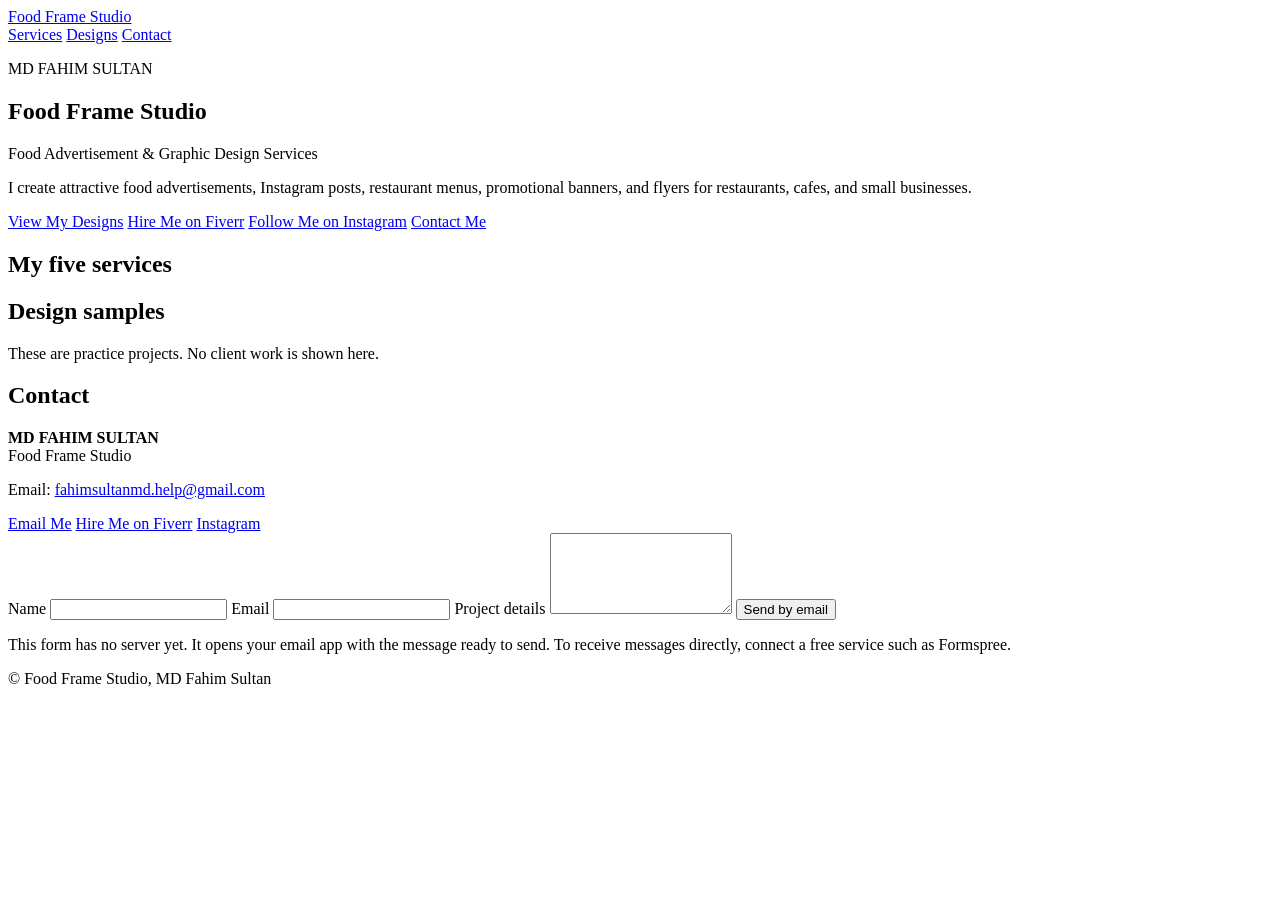
==== index.html @ 4cf55736 "Add files via upload" ====
<!DOCTYPE html>
<html lang="en">
<head>
<meta charset="utf-8">
<meta name="viewport" content="width=device-width, initial-scale=1">
<title>Food Frame Studio | Food Advertisement & Graphic Design by MD Fahim Sultan</title>
<meta name="description" content="Food advertisements, Instagram posts, restaurant menus, offer banners and flyers for restaurants, cafes and small businesses. By MD Fahim Sultan.">
<link rel="preconnect" href="https://fonts.googleapis.com">
<link href="https://fonts.googleapis.com/css2?family=Bricolage+Grotesque:opsz,wght@12..96,500;12..96,800&family=DM+Sans:wght@400;500;700&display=swap" rel="stylesheet">
<link rel="stylesheet" href="style.css">
</head>
<body>
<header class="top">
  <a class="brand" href="#home"><span class="logo"></span>Food Frame Studio</a>
  <nav aria-label="Main">
    <a href="#services">Services</a>
    <a href="#portfolio">Designs</a>
    <a href="#contact">Contact</a>
  </nav>
</header>

<main id="home">
  <section class="hero">
    <p class="owner">MD FAHIM SULTAN</p>
    <h1>Food Frame Studio</h1>
    <p class="sub">Food Advertisement &amp; Graphic Design Services</p>
    <p class="lead">I create attractive food advertisements, Instagram posts, restaurant menus, promotional banners, and flyers for restaurants, cafes, and small businesses.</p>
    <div class="buttons">
      <a class="btn solid" href="#portfolio">View My Designs</a>
      <a class="btn" href="#" data-link="fiverr">Hire Me on Fiverr</a>
      <a class="btn" href="#" data-link="instagram">Follow Me on Instagram</a>
      <a class="btn" href="#contact">Contact Me</a>
    </div>
  </section>

  <section id="services" class="block">
    <h2>My five services</h2>
    <div id="serviceList" class="services"></div>
  </section>

  <section id="portfolio" class="block dark">
    <h2>Design samples</h2>
    <p class="note">These are practice projects. No client work is shown here.</p>
    <div id="gallery" class="gallery"></div>
  </section>

  <section id="contact" class="block">
    <h2>Contact</h2>
    <div class="contact">
      <div>
        <p><strong>MD FAHIM SULTAN</strong><br>Food Frame Studio</p>
        <p>Email: <a href="mailto:fahimsultanmd.help@gmail.com">fahimsultanmd.help@gmail.com</a></p>
        <div class="buttons">
          <a class="btn solid" href="mailto:fahimsultanmd.help@gmail.com">Email Me</a>
          <a class="btn" href="#" data-link="fiverr">Hire Me on Fiverr</a>
          <a class="btn" href="#" data-link="instagram" aria-label="Instagram">Instagram</a>
        </div>
      </div>
      <form id="form" novalidate>
        <label for="name">Name</label>
        <input id="name" name="name" autocomplete="name" required>
        <label for="email">Email</label>
        <input id="email" name="email" type="email" autocomplete="email" required>
        <label for="details">Project details</label>
        <textarea id="details" name="details" rows="5" required></textarea>
        <button class="btn solid" type="submit">Send by email</button>
        <p id="formMsg" role="status" aria-live="polite"></p>
        <p class="note">This form has no server yet. It opens your email app with the message ready to send. To receive messages directly, connect a free service such as Formspree.</p>
      </form>
    </div>
  </section>
</main>

<footer>© Food Frame Studio, MD Fahim Sultan</footer>
<div id="toast" role="alert"></div>
<script src="script.js"></script>
</body>
</html>
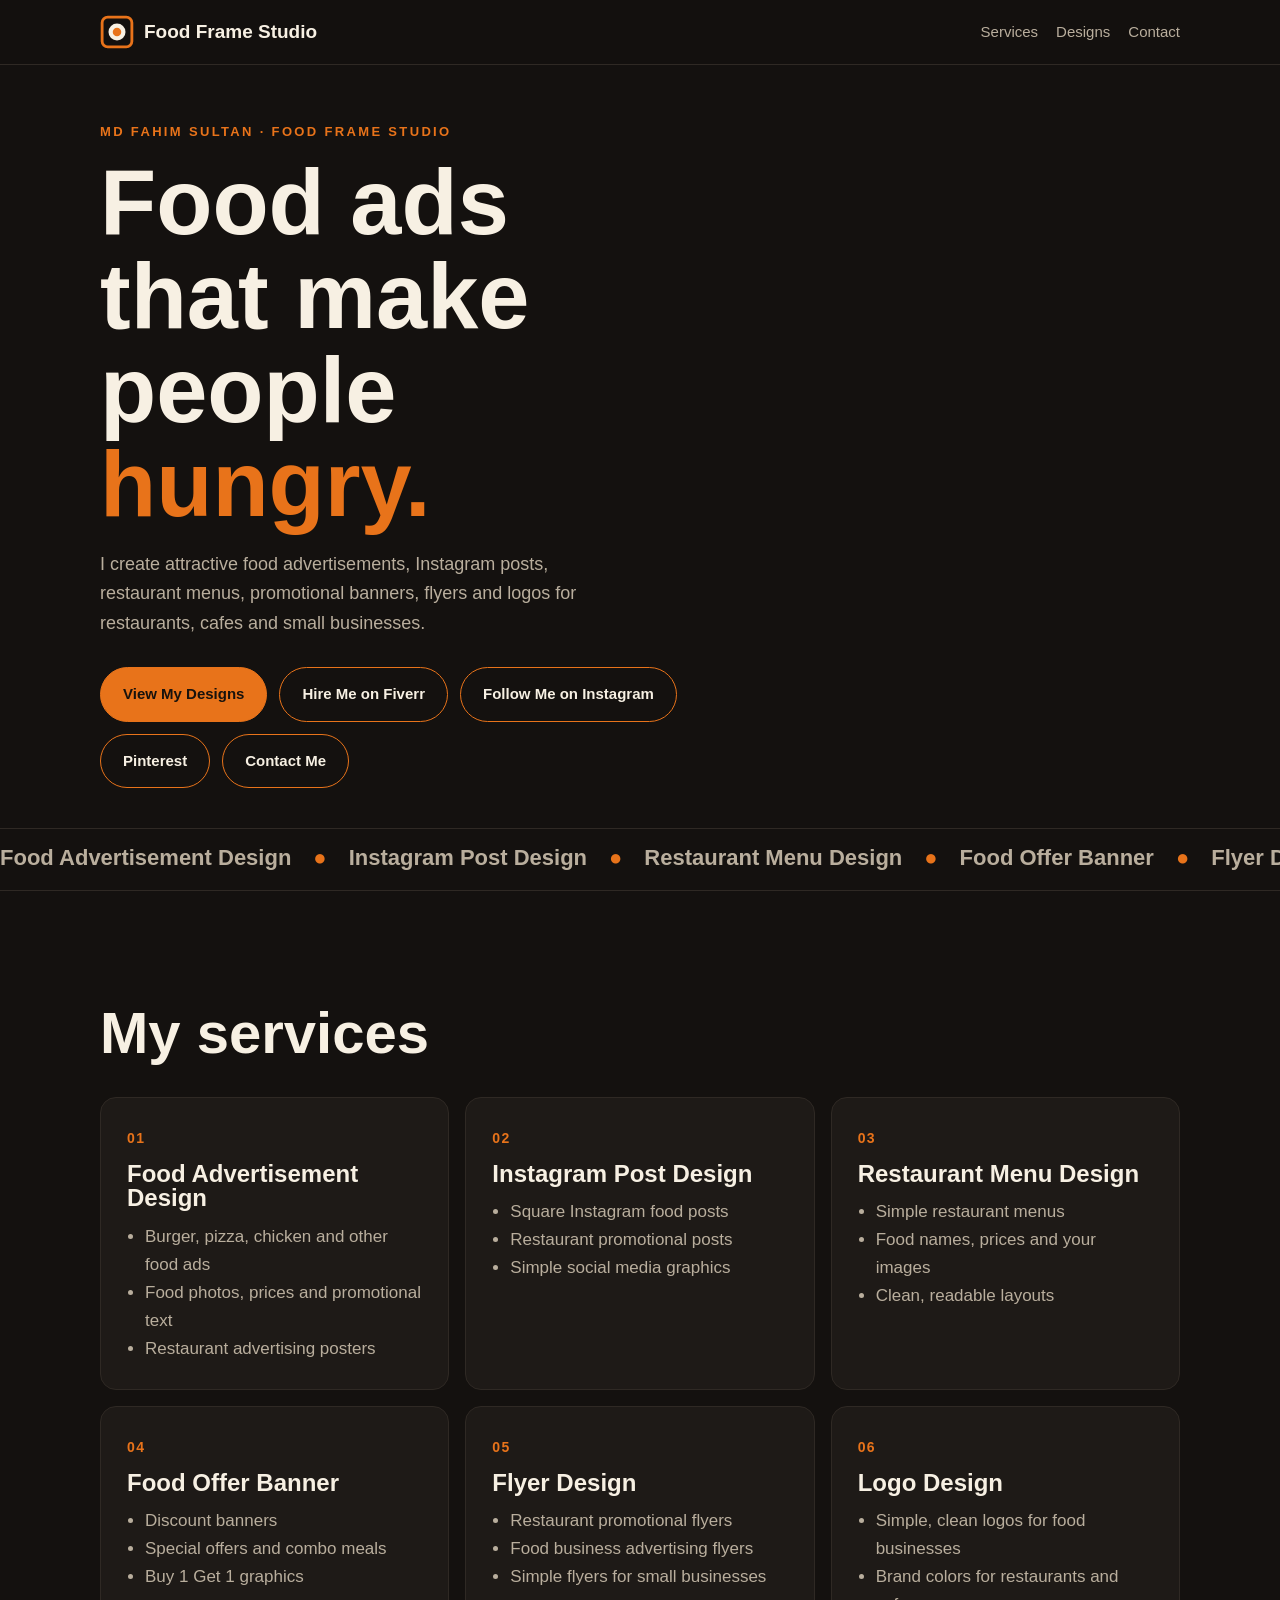
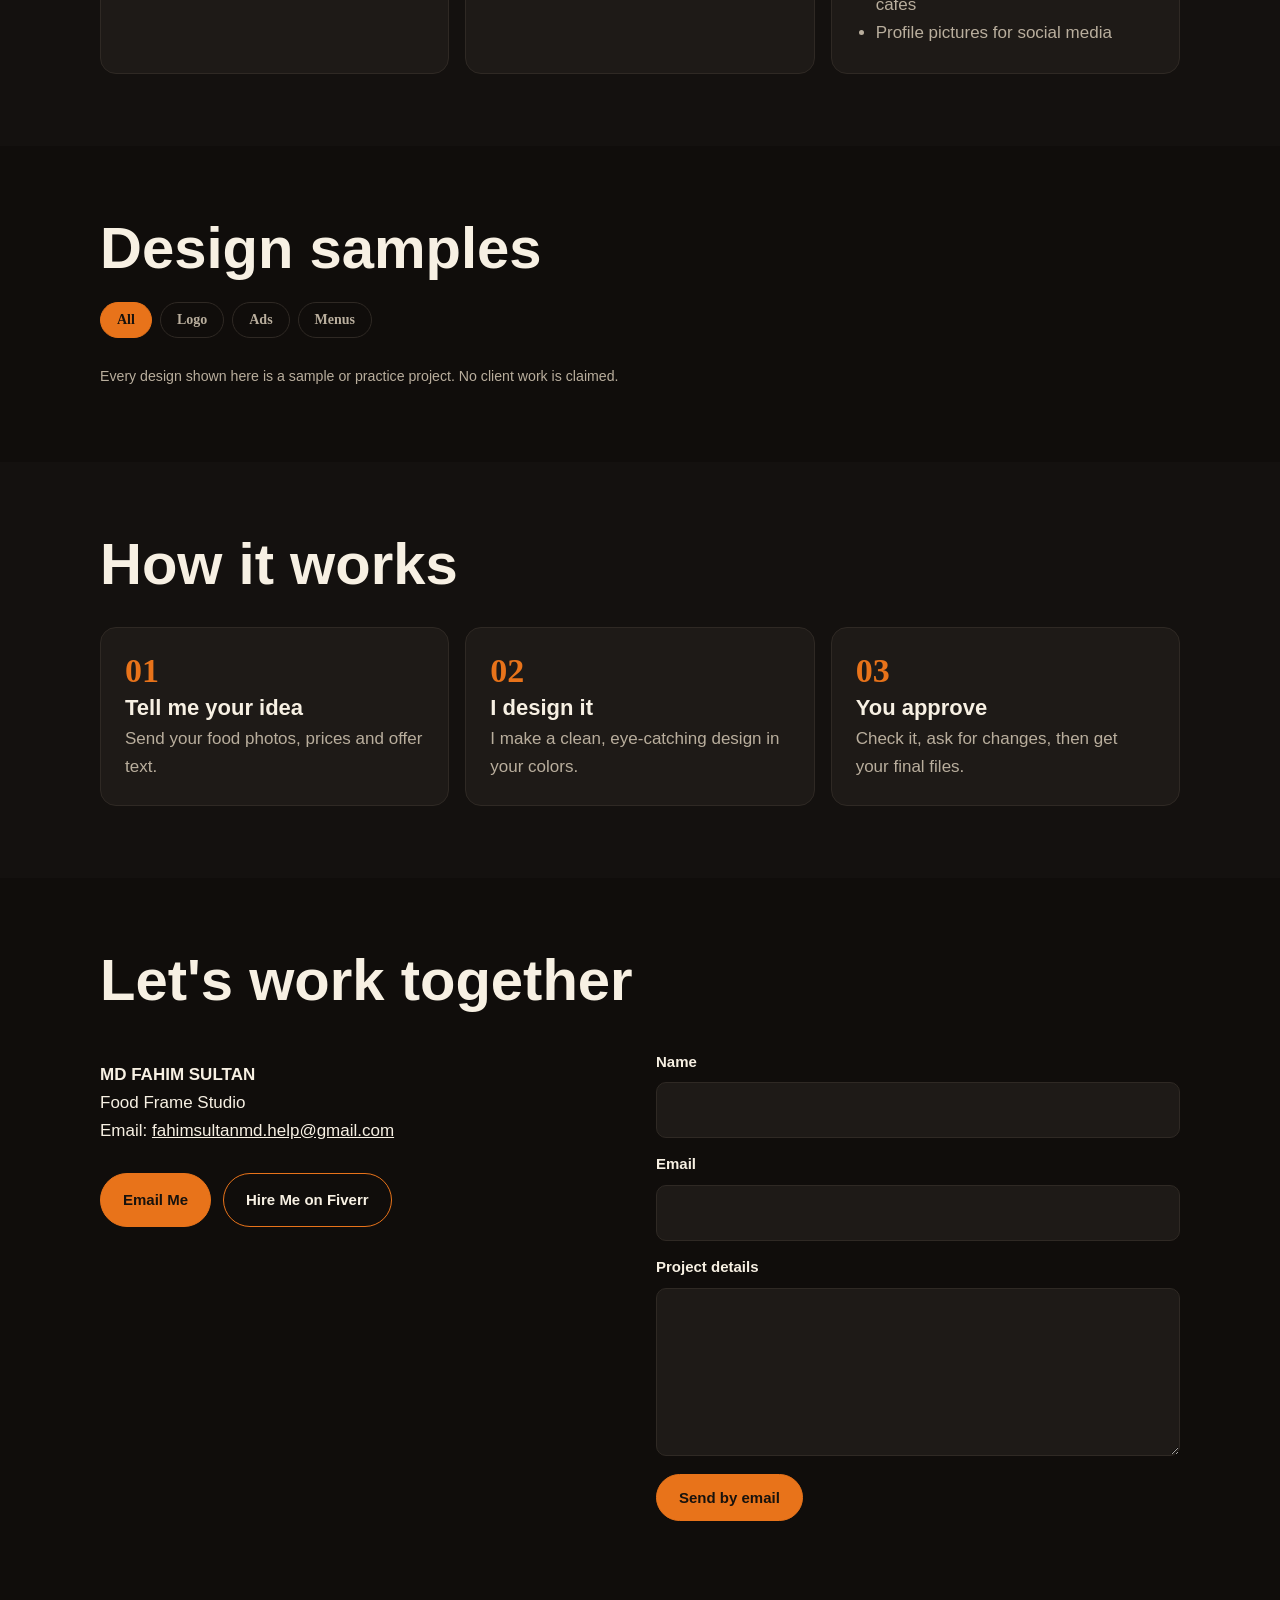
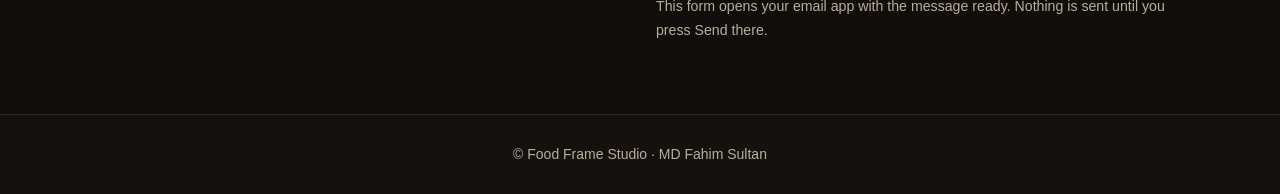
==== commit 4dab3ad8: "Add files via upload" ====
--- a/index.html
+++ b/index.html
@@ -2,77 +2,176 @@
 <html lang="en">
 <head>
 <meta charset="utf-8">
-<meta name="viewport" content="width=device-width, initial-scale=1">
+<meta name="viewport" content="width=device-width,initial-scale=1">
 <title>Food Frame Studio | Food Advertisement & Graphic Design by MD Fahim Sultan</title>
-<meta name="description" content="Food advertisements, Instagram posts, restaurant menus, offer banners and flyers for restaurants, cafes and small businesses. By MD Fahim Sultan.">
+<meta name="description" content="Food ads, Instagram posts, restaurant menus, offer banners, flyers and logos for restaurants, cafes and small businesses. By MD Fahim Sultan.">
+<meta name="theme-color" content="#14110f">
 <link rel="preconnect" href="https://fonts.googleapis.com">
 <link href="https://fonts.googleapis.com/css2?family=Bricolage+Grotesque:opsz,wght@12..96,500;12..96,800&family=DM+Sans:wght@400;500;700&display=swap" rel="stylesheet">
-<link rel="stylesheet" href="style.css">
+<style>
+:root{--bg:#14110f;--card:#1e1a17;--line:#2f2924;--cream:#f7f0e3;--mut:#b9ae9d;--or:#e8731a}
+*{box-sizing:border-box}html{scroll-behavior:smooth}
+body{margin:0;background:var(--bg);color:var(--cream);font:17px/1.65 'DM Sans',sans-serif}
+h1,h2,h3{font-family:'Bricolage Grotesque',sans-serif;line-height:1.02;margin:0;font-weight:800}
+a{color:inherit}img{max-width:100%;display:block}
+:focus-visible{outline:3px solid var(--or);outline-offset:3px}
+.wrap{max-width:1120px;margin:0 auto;padding:0 20px}
+nav{position:sticky;top:0;z-index:20;background:rgba(20,17,15,.92);backdrop-filter:blur(10px);border-bottom:1px solid var(--line)}
+nav .wrap{display:flex;align-items:center;justify-content:space-between;height:64px;gap:12px}
+.brand{display:flex;align-items:center;gap:10px;text-decoration:none;font:800 19px 'Bricolage Grotesque',sans-serif}
+.links{display:flex;gap:18px;font-size:15px}.links a{text-decoration:none;color:var(--mut)}.links a:hover{color:var(--or)}
+@media(max-width:560px){.links a:nth-child(n+3){display:none}}
+.hero{padding:56px 0 40px}
+.hero .wrap{display:grid;gap:36px}
+@media(min-width:880px){.hero .wrap{grid-template-columns:1.15fr .85fr;align-items:center}}
+.eyebrow{color:var(--or);font-weight:700;letter-spacing:.18em;font-size:13px;text-transform:uppercase}
+h1{font-size:clamp(46px,9vw,92px);margin:14px 0 18px}
+h1 em{font-style:normal;color:var(--or)}
+.lead{color:var(--mut);max-width:520px;font-size:18px}
+.btns{display:flex;flex-wrap:wrap;gap:12px;margin-top:28px}
+.btn{display:inline-block;padding:14px 22px;border-radius:999px;border:1.5px solid var(--or);color:var(--cream);text-decoration:none;font-weight:700;font-size:15px;transition:.2s;cursor:pointer;background:none;font-family:inherit}
+.btn.fill{background:var(--or);color:#17120d}.btn:hover{transform:translateY(-2px)}
+.heroimg{border-radius:20px;overflow:hidden;border:1px solid var(--line);max-height:560px}
+.heroimg img{width:100%;height:100%;object-fit:cover;max-height:560px}
+.strip{border-block:1px solid var(--line);overflow:hidden;white-space:nowrap;padding:16px 0;margin-top:40px}
+.strip div{display:inline-block;animation:m 28s linear infinite;font:800 22px 'Bricolage Grotesque',sans-serif;color:var(--mut)}
+.strip span{color:var(--or);margin:0 22px}
+@keyframes m{to{transform:translateX(-50%)}}
+section{padding:72px 0}
+h2{font-size:clamp(36px,6vw,58px);margin-bottom:34px}
+.grid{display:grid;gap:16px;grid-template-columns:repeat(auto-fit,minmax(280px,1fr))}
+.svc{background:var(--card);border:1px solid var(--line);border-radius:16px;padding:26px;transition:.25s}
+.svc:hover{border-color:var(--or);transform:translateY(-4px)}
+.svc b{color:var(--or);font:800 14px 'Bricolage Grotesque',sans-serif;letter-spacing:.1em}
+.svc h3{font-size:24px;margin:10px 0 12px}.svc ul{margin:0;padding-left:18px;color:var(--mut)}
+.tabs{display:flex;flex-wrap:wrap;gap:8px;margin:-10px 0 24px}
+.tabs button{padding:9px 16px;border-radius:999px;border:1px solid var(--line);background:none;color:var(--mut);font:700 14px 'DM Sans';cursor:pointer}
+.tabs button.on{background:var(--or);border-color:var(--or);color:#17120d}
+.work{columns:1;column-gap:16px}
+@media(min-width:560px){.work{columns:2}}@media(min-width:900px){.work{columns:3}}
+.w{break-inside:avoid;margin-bottom:16px;background:var(--card);border:1px solid var(--line);border-radius:14px;overflow:hidden;cursor:zoom-in;transition:.25s}
+.w:hover{border-color:var(--or)}.w img{width:100%;height:auto}
+.w p{margin:0;padding:12px 14px;font-size:14px;color:var(--mut)}.w p b{display:block;color:var(--cream);font-size:15px}
+.steps{counter-reset:s}.step{background:var(--card);border:1px solid var(--line);border-radius:16px;padding:24px}
+.step:before{counter-increment:s;content:"0" counter(s);color:var(--or);font:800 34px 'Bricolage Grotesque'}
+.step h3{font-size:22px;margin:6px 0}.step p{margin:0;color:var(--mut)}
+.contact{display:grid;gap:32px}@media(min-width:820px){.contact{grid-template-columns:1fr 1fr}}
+form{display:grid;gap:8px}label{font-weight:700;font-size:15px;margin-top:6px}
+input,textarea{font:inherit;padding:13px;border-radius:10px;border:1.5px solid var(--line);background:var(--card);color:var(--cream);width:100%}
+.bad{border-color:#e5484d!important}
+#msg{font-weight:700;min-height:24px}.err{color:#ff7b7f}.ok{color:#6fd08c}
+small{color:var(--mut)}
+footer{border-top:1px solid var(--line);padding:28px 0;text-align:center;color:var(--mut);font-size:14px}
+.lb{position:fixed;inset:0;background:rgba(0,0,0,.92);display:none;align-items:center;justify-content:center;z-index:50;padding:16px;cursor:zoom-out}
+.lb.on{display:flex}.lb img{max-height:92vh;border-radius:10px}
+.rv{opacity:0;transform:translateY(24px);transition:.7s}.rv.in{opacity:1;transform:none}
+#toast{position:fixed;left:50%;bottom:24px;transform:translateX(-50%);background:var(--card);border:1.5px solid var(--or);padding:14px 18px;border-radius:12px;display:none;z-index:60;max-width:90vw}
+@media(prefers-reduced-motion:reduce){.strip div{animation:none}.rv{opacity:1;transform:none;transition:none}html{scroll-behavior:auto}}
+</style>
 </head>
 <body>
-<header class="top">
-  <a class="brand" href="#home"><span class="logo"></span>Food Frame Studio</a>
-  <nav aria-label="Main">
-    <a href="#services">Services</a>
-    <a href="#portfolio">Designs</a>
-    <a href="#contact">Contact</a>
-  </nav>
+<nav><div class="wrap">
+<a class="brand" href="#top"><svg width="34" height="34" viewBox="0 0 48 48" aria-hidden="true"><rect x="3" y="3" width="42" height="42" rx="8" fill="none" stroke="#e8731a" stroke-width="4"/><circle cx="24" cy="24" r="12" fill="#f7f0e3"/><circle cx="24" cy="24" r="6" fill="#e8731a"/></svg>Food Frame Studio</a>
+<div class="links"><a href="#services">Services</a><a href="#work">Designs</a><a href="#contact">Contact</a></div>
+</div></nav>
+
+<header class="hero" id="top"><div class="wrap">
+<div>
+<div class="eyebrow">MD Fahim Sultan · Food Frame Studio</div>
+<h1>Food ads that make people <em>hungry.</em></h1>
+<p class="lead">I create attractive food advertisements, Instagram posts, restaurant menus, promotional banners, flyers and logos for restaurants, cafes and small businesses.</p>
+<div class="btns">
+<a class="btn fill" href="#work">View My Designs</a>
+<a class="btn" href="#" data-l="fiverr">Hire Me on Fiverr</a>
+<a class="btn" href="#" data-l="instagram">Follow Me on Instagram</a>
+<a class="btn" href="#" data-l="pinterest">Pinterest</a>
+<a class="btn" href="#contact">Contact Me</a>
+</div></div>
+<div class="heroimg"><img src="1_20261019_012052_0000.png" alt="Burger advertisement sample design" onerror="this.parentNode.remove()"></div>
+</div>
+<div class="strip" aria-hidden="true"><div id="mq"></div></div>
 </header>
 
-<main id="home">
-  <section class="hero">
-    <p class="owner">MD FAHIM SULTAN</p>
-    <h1>Food Frame Studio</h1>
-    <p class="sub">Food Advertisement &amp; Graphic Design Services</p>
-    <p class="lead">I create attractive food advertisements, Instagram posts, restaurant menus, promotional banners, and flyers for restaurants, cafes, and small businesses.</p>
-    <div class="buttons">
-      <a class="btn solid" href="#portfolio">View My Designs</a>
-      <a class="btn" href="#" data-link="fiverr">Hire Me on Fiverr</a>
-      <a class="btn" href="#" data-link="instagram">Follow Me on Instagram</a>
-      <a class="btn" href="#contact">Contact Me</a>
-    </div>
-  </section>
+<main>
+<section id="services"><div class="wrap rv"><h2>My services</h2><div class="grid" id="sv"></div></div></section>
+<section id="work" style="background:#100d0b"><div class="wrap rv"><h2>Design samples</h2>
+<div class="tabs" id="tabs"></div>
+<div class="work" id="wk"></div>
+<small>Every design shown here is a sample or practice project. No client work is claimed.</small></div></section>
+<section><div class="wrap rv"><h2>How it works</h2><div class="grid steps">
+<div class="step"><h3>Tell me your idea</h3><p>Send your food photos, prices and offer text.</p></div>
+<div class="step"><h3>I design it</h3><p>I make a clean, eye-catching design in your colors.</p></div>
+<div class="step"><h3>You approve</h3><p>Check it, ask for changes, then get your final files.</p></div>
+</div></div></section>
+<section id="contact" style="background:#100d0b"><div class="wrap rv"><h2>Let's work together</h2>
+<div class="contact"><div>
+<p><b>MD FAHIM SULTAN</b><br>Food Frame Studio<br>Email: <a href="mailto:fahimsultanmd.help@gmail.com">fahimsultanmd.help@gmail.com</a></p>
+<div class="btns"><a class="btn fill" href="mailto:fahimsultanmd.help@gmail.com">Email Me</a><a class="btn" href="#" data-l="fiverr">Hire Me on Fiverr</a></div></div>
+<form id="f" novalidate>
+<label for="n">Name</label><input id="n" autocomplete="name">
+<label for="e">Email</label><input id="e" type="email" autocomplete="email">
+<label for="d">Project details</label><textarea id="d" rows="5"></textarea>
+<button class="btn fill" type="submit" style="justify-self:start;margin-top:10px">Send by email</button>
+<p id="msg" role="status" aria-live="polite"></p>
+<small>This form opens your email app with the message ready. Nothing is sent until you press Send there.</small>
+</form></div></div></section>
+</main>
+<footer>© Food Frame Studio · MD Fahim Sultan</footer>
+<div class="lb" id="lb" role="dialog" aria-label="Enlarged design"><img id="lbi" alt=""></div>
+<div id="toast" role="alert"></div>
 
-  <section id="services" class="block">
-    <h2>My five services</h2>
-    <div id="serviceList" class="services"></div>
-  </section>
+<script>
+/* ===== EDIT HERE: your links ===== */
+const L={fiverr:"https://www.fiverr.com/mdfahimsulta",instagram:"https://www.instagram.com/md_fahimsultan_food_frame_stu/",pinterest:"https://www.pinterest.com/foodframestudio0361/"};
+const EMAIL="fahimsultanmd.help@gmail.com";
+/* ===== EDIT HERE: services ===== */
+const SV=[
+["Food Advertisement Design",["Burger, pizza, chicken and other food ads","Food photos, prices and promotional text","Restaurant advertising posters"]],
+["Instagram Post Design",["Square Instagram food posts","Restaurant promotional posts","Simple social media graphics"]],
+["Restaurant Menu Design",["Simple restaurant menus","Food names, prices and your images","Clean, readable layouts"]],
+["Food Offer Banner",["Discount banners","Special offers and combo meals","Buy 1 Get 1 graphics"]],
+["Flyer Design",["Restaurant promotional flyers","Food business advertising flyers","Simple flyers for small businesses"]],
+["Logo Design",["Simple, clean logos for food businesses","Brand colors for restaurants and cafes","Profile pictures for social media"]]];
+/* ===== EDIT HERE: designs. [title, image file, group] ===== */
+const W=[
+["Logo Design: Food Frame Studio","1000019222.png","Logo"],
+["Burger Advertisement","1_20261019_012052_0000.png","Ads"],
+["Pizza Food Promotion","2_20261019_012052_0002.png","Ads"],
+["Taco Food Advertisement","3_20261019_012052_0001.png","Ads"],
+["Menu Card: Classic Virgin Mojito","01_Classic_Virgin_Mojito.png","Menus"],
+["Menu Card: Green Apple Mojito","02_Green_Apple_Mojito.png","Menus"],
+["Menu Card: Blue Lagoon Mojito","03_Blue_Lagoon_Mojito.png","Menus"],
+["Menu Card: Blueberry Lemonade","04_Blueberry_Lemonade.png","Menus"],
+["Menu Card: Green Apple Lemonade","05_Green_Apple_Lemonade.png","Menus"],
+["Menu Card: Chocolate Smoothie","06_Chocolate_Smoothie.png","Menus"],
+["Menu Card: Oreo Smoothie","07_Oreo_Smoothie.png","Menus"],
+["Menu Card: Blue Velvet Smoothie","08_Blue_Velvet_Smoothie.png","Menus"]];
 
-  <section id="portfolio" class="block dark">
-    <h2>Design samples</h2>
-    <p class="note">These are practice projects. No client work is shown here.</p>
-    <div id="gallery" class="gallery"></div>
-  </section>
-
-  <section id="contact" class="block">
-    <h2>Contact</h2>
-    <div class="contact">
-      <div>
-        <p><strong>MD FAHIM SULTAN</strong><br>Food Frame Studio</p>
-        <p>Email: <a href="mailto:fahimsultanmd.help@gmail.com">fahimsultanmd.help@gmail.com</a></p>
-        <div class="buttons">
-          <a class="btn solid" href="mailto:fahimsultanmd.help@gmail.com">Email Me</a>
-          <a class="btn" href="#" data-link="fiverr">Hire Me on Fiverr</a>
-          <a class="btn" href="#" data-link="instagram" aria-label="Instagram">Instagram</a>
-        </div>
-      </div>
-      <form id="form" novalidate>
-        <label for="name">Name</label>
-        <input id="name" name="name" autocomplete="name" required>
-        <label for="email">Email</label>
-        <input id="email" name="email" type="email" autocomplete="email" required>
-        <label for="details">Project details</label>
-        <textarea id="details" name="details" rows="5" required></textarea>
-        <button class="btn solid" type="submit">Send by email</button>
-        <p id="formMsg" role="status" aria-live="polite"></p>
-        <p class="note">This form has no server yet. It opens your email app with the message ready to send. To receive messages directly, connect a free service such as Formspree.</p>
-      </form>
-    </div>
-  </section>
-</main>
-
-<footer>© Food Frame Studio, MD Fahim Sultan</footer>
-<div id="toast" role="alert"></div>
-<script src="script.js"></script>
+const $=s=>document.querySelector(s);
+const t=m=>{const o=$("#toast");o.textContent=m;o.style.display="block";clearTimeout(t.i);t.i=setTimeout(()=>o.style.display="none",4000)};
+$("#mq").innerHTML=(SV.map(s=>s[0]).join('<span>●</span>')+'<span>●</span>').repeat(4);
+$("#sv").innerHTML=SV.map((s,i)=>`<article class="svc"><b>0${i+1}</b><h3>${s[0]}</h3><ul>${s[1].map(x=>`<li>${x}</li>`).join("")}</ul></article>`).join("");
+const G=["All",...new Set(W.map(w=>w[2]))];
+function show(g){
+ $("#wk").innerHTML=W.filter(w=>g=="All"||w[2]==g).map(w=>`<figure class="w" style="margin:0 0 16px" data-i="${w[1]}"><img src="${w[1]}" alt="${w[0]}" loading="lazy" onerror="this.closest('figure').remove()"><p><b>${w[0]}</b>Sample Design — Practice Project</p></figure>`).join("");
+ document.querySelectorAll("#tabs button").forEach(b=>b.classList.toggle("on",b.textContent==g));
+}
+$("#tabs").innerHTML=G.map(g=>`<button type="button">${g}</button>`).join("");
+$("#tabs").onclick=e=>{if(e.target.tagName=="BUTTON")show(e.target.textContent)};
+show("All");
+$("#wk").onclick=e=>{const f=e.target.closest(".w");if(f){$("#lbi").src=f.dataset.i;$("#lb").classList.add("on")}};
+$("#lb").onclick=()=>$("#lb").classList.remove("on");
+document.addEventListener("keydown",e=>{if(e.key=="Escape")$("#lb").classList.remove("on")});
+document.querySelectorAll("[data-l]").forEach(a=>{const u=L[a.dataset.l];
+ if(u&&!u.startsWith("[")){a.href=u;a.target="_blank";a.rel="noopener"}
+ else a.onclick=e=>{e.preventDefault();t("Add your real link in index.html first.")}});
+const io=new IntersectionObserver(es=>es.forEach(x=>{if(x.isIntersecting){x.target.classList.add("in");io.unobserve(x.target)}}),{threshold:.08});
+document.querySelectorAll(".rv").forEach(el=>io.observe(el));
+$("#f").onsubmit=e=>{e.preventDefault();const n=$("#n"),m=$("#e"),d=$("#d"),o=$("#msg");let ok=true;
+ [n,m,d].forEach(x=>{const b=!x.value.trim()||(x==m&&!m.checkValidity());x.classList.toggle("bad",b);if(b)ok=false});
+ if(!ok){o.className="err";o.textContent="Please fill in your name, a valid email, and project details.";return}
+ location.href=`mailto:${EMAIL}?subject=${encodeURIComponent("Project enquiry from "+n.value)}&body=${encodeURIComponent("Name: "+n.value+"\nEmail: "+m.value+"\n\n"+d.value)}`;
+ o.className="ok";o.textContent="Your email app should open now. Press Send there. Nothing has been sent yet."};
+</script>
 </body>
 </html>
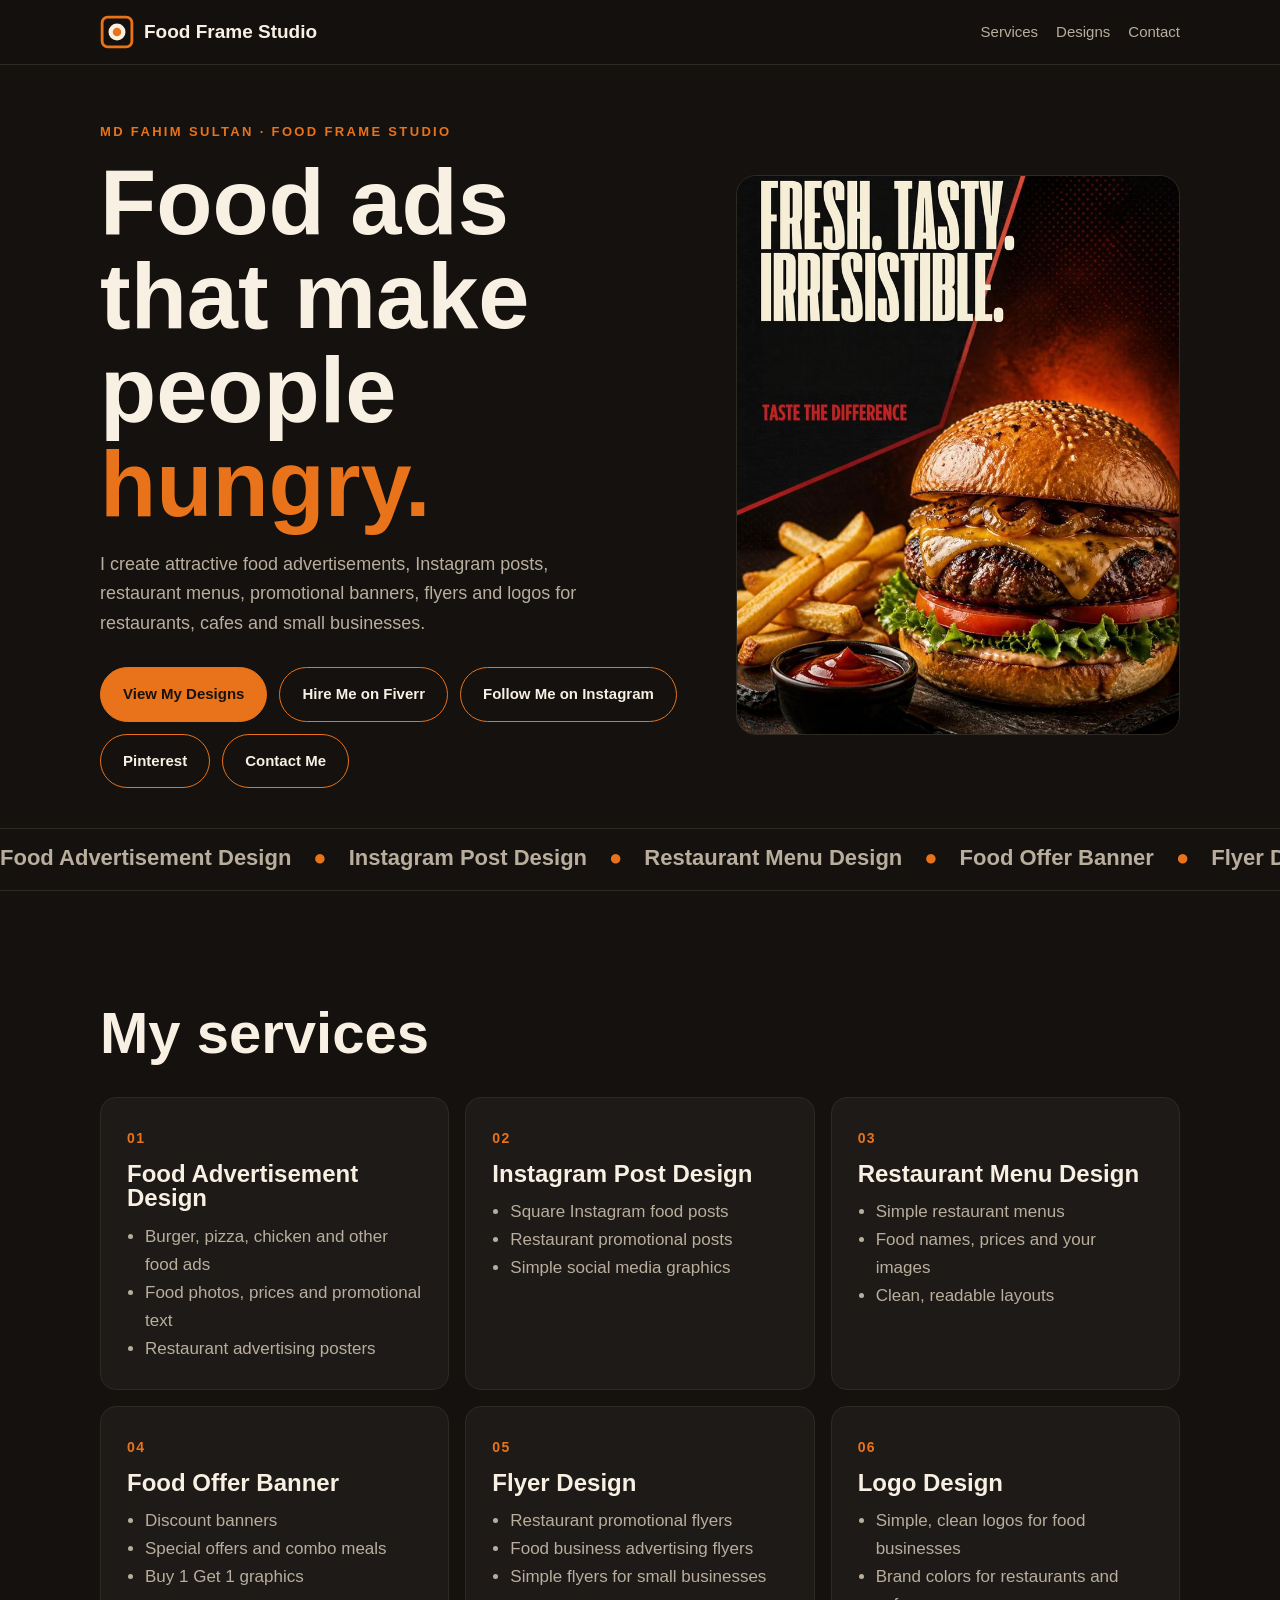
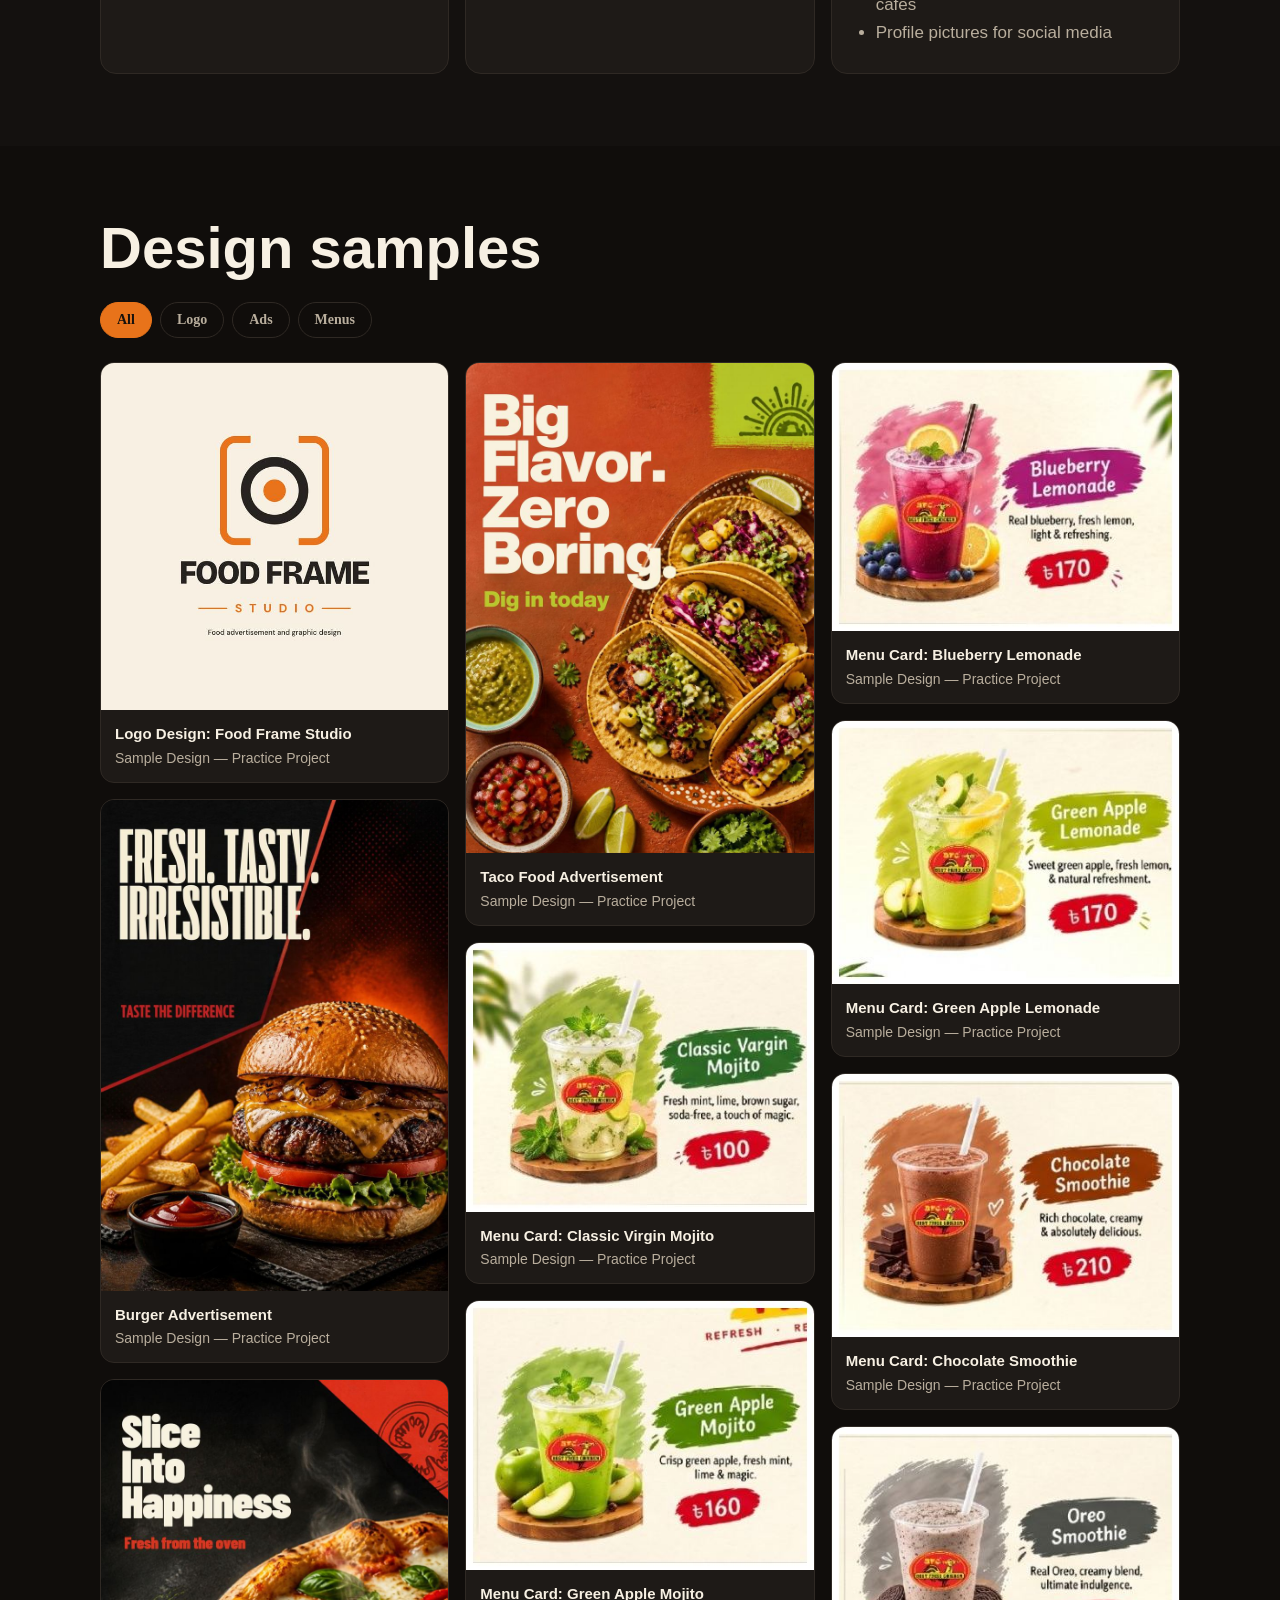
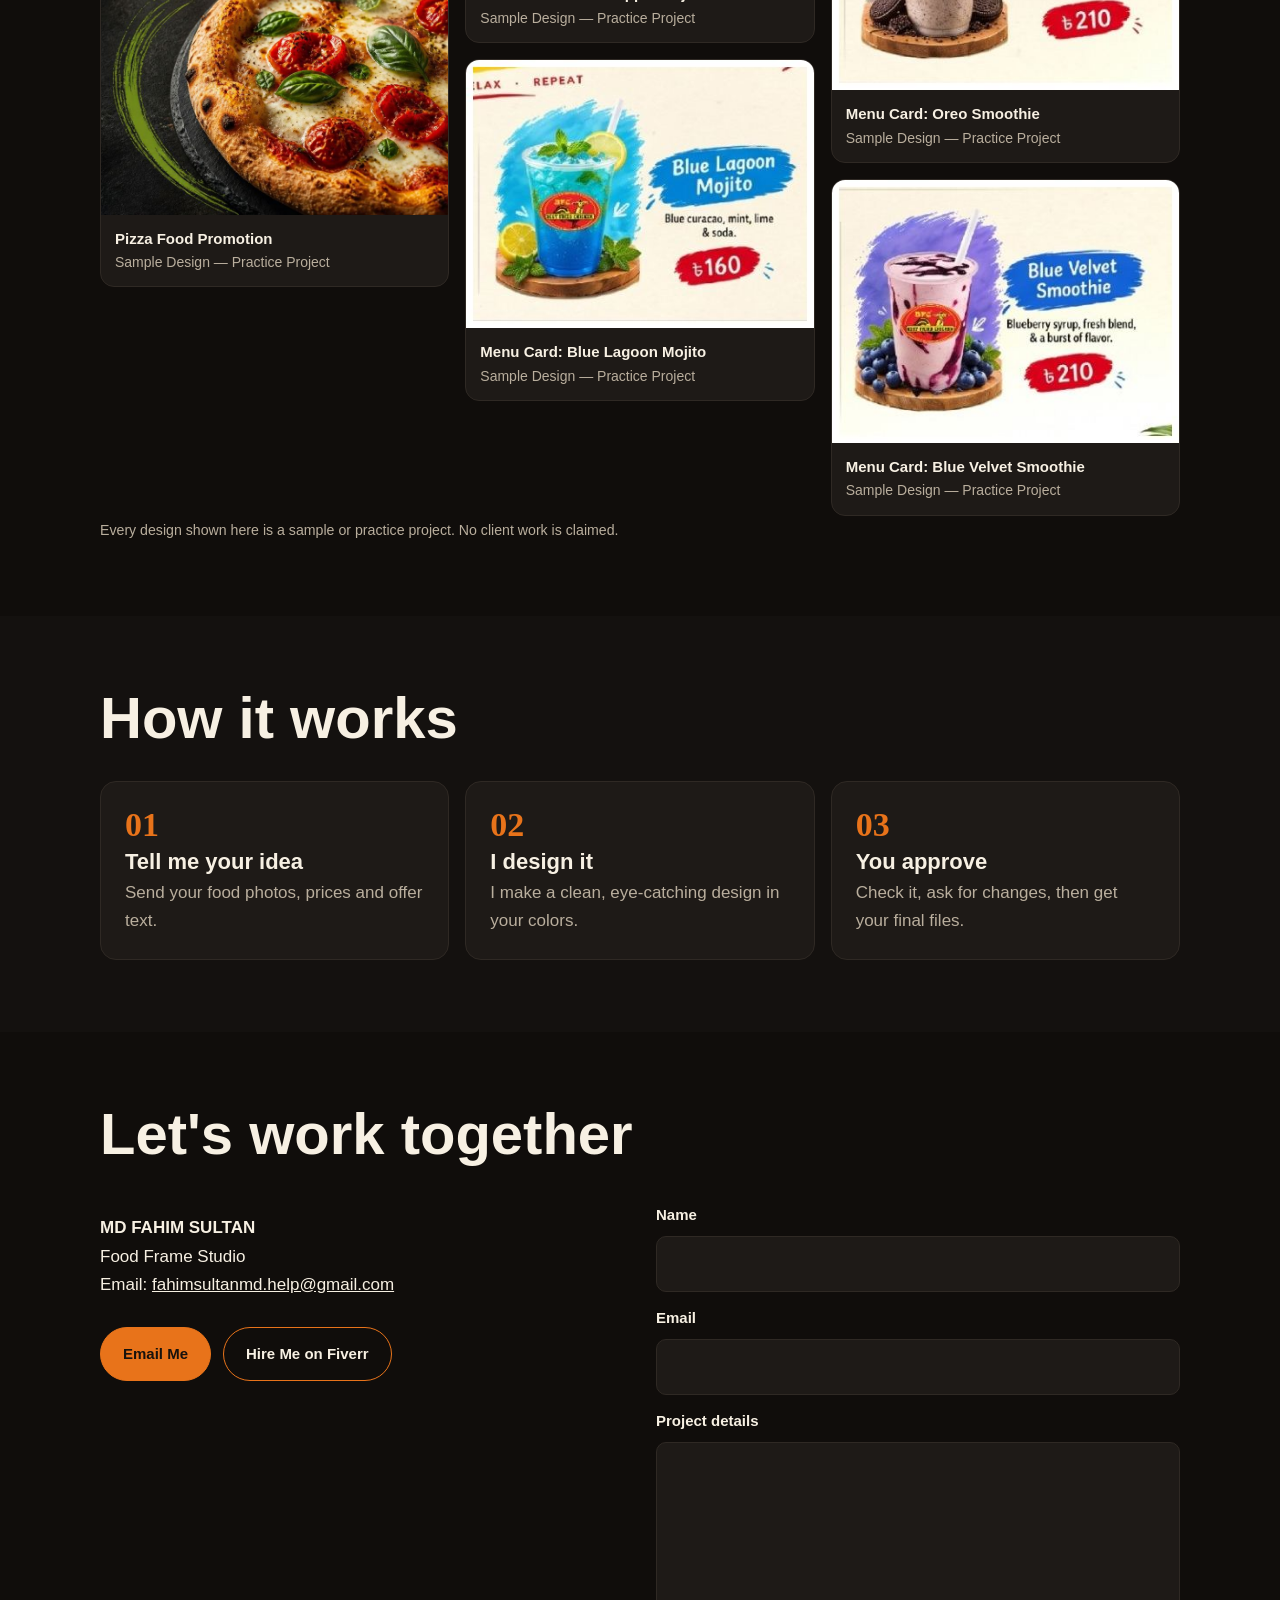
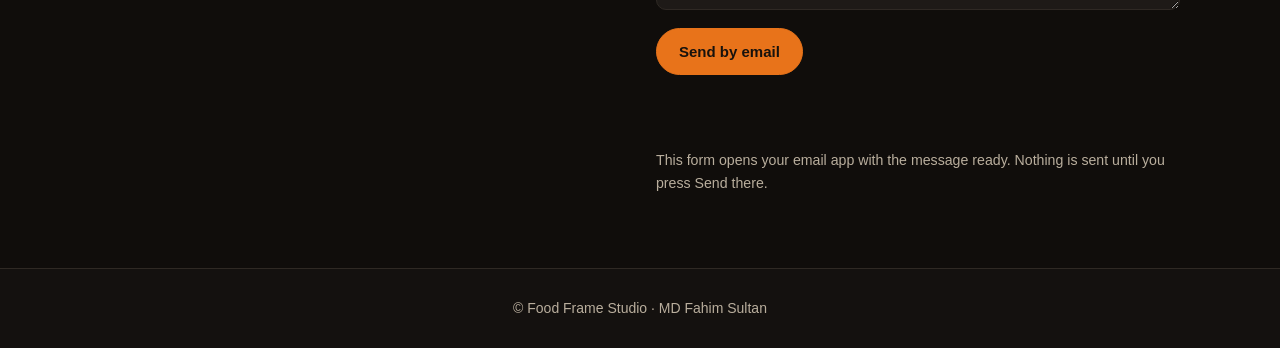
==== commit 86ff92c4: "Rename index.html 1.html to index.html" ====
--- a/index.html
+++ b/index.html
@@ -82,12 +82,12 @@
 <p class="lead">I create attractive food advertisements, Instagram posts, restaurant menus, promotional banners, flyers and logos for restaurants, cafes and small businesses.</p>
 <div class="btns">
 <a class="btn fill" href="#work">View My Designs</a>
-<a class="btn" href="#" data-l="fiverr">Hire Me on Fiverr</a>
-<a class="btn" href="#" data-l="instagram">Follow Me on Instagram</a>
-<a class="btn" href="#" data-l="pinterest">Pinterest</a>
+<a class="btn" href="https://www.fiverr.com/mdfahimsulta" target="_blank" rel="noopener" data-l="fiverr">Hire Me on Fiverr</a>
+<a class="btn" href="https://www.instagram.com/md_fahimsultan_food_frame_stu/" target="_blank" rel="noopener" data-l="instagram">Follow Me on Instagram</a>
+<a class="btn" href="https://www.pinterest.com/foodframestudio0361/" target="_blank" rel="noopener" data-l="pinterest">Pinterest</a>
 <a class="btn" href="#contact">Contact Me</a>
 </div></div>
-<div class="heroimg"><img src="1_20261019_012052_0000.png" alt="Burger advertisement sample design" onerror="this.parentNode.remove()"></div>
+<div class="heroimg"><img id="hi" alt="Burger advertisement sample design"></div>
 </div>
 <div class="strip" aria-hidden="true"><div id="mq"></div></div>
 </header>
@@ -106,7 +106,7 @@
 <section id="contact" style="background:#100d0b"><div class="wrap rv"><h2>Let's work together</h2>
 <div class="contact"><div>
 <p><b>MD FAHIM SULTAN</b><br>Food Frame Studio<br>Email: <a href="mailto:fahimsultanmd.help@gmail.com">fahimsultanmd.help@gmail.com</a></p>
-<div class="btns"><a class="btn fill" href="mailto:fahimsultanmd.help@gmail.com">Email Me</a><a class="btn" href="#" data-l="fiverr">Hire Me on Fiverr</a></div></div>
+<div class="btns"><a class="btn fill" href="mailto:fahimsultanmd.help@gmail.com">Email Me</a><a class="btn" href="https://www.fiverr.com/mdfahimsulta" target="_blank" rel="noopener" data-l="fiverr">Hire Me on Fiverr</a></div></div>
 <form id="f" novalidate>
 <label for="n">Name</label><input id="n" autocomplete="name">
 <label for="e">Email</label><input id="e" type="email" autocomplete="email">
@@ -147,19 +147,20 @@
 ["Menu Card: Oreo Smoothie","07_Oreo_Smoothie.png","Menus"],
 ["Menu Card: Blue Velvet Smoothie","08_Blue_Velvet_Smoothie.png","Menus"]];
 
+const IMG={"1000019222.png":"[data-uri]","1_20261019_012052_0000.png":"[data-uri]","2_20261019_012052_0002.png":"[data-uri]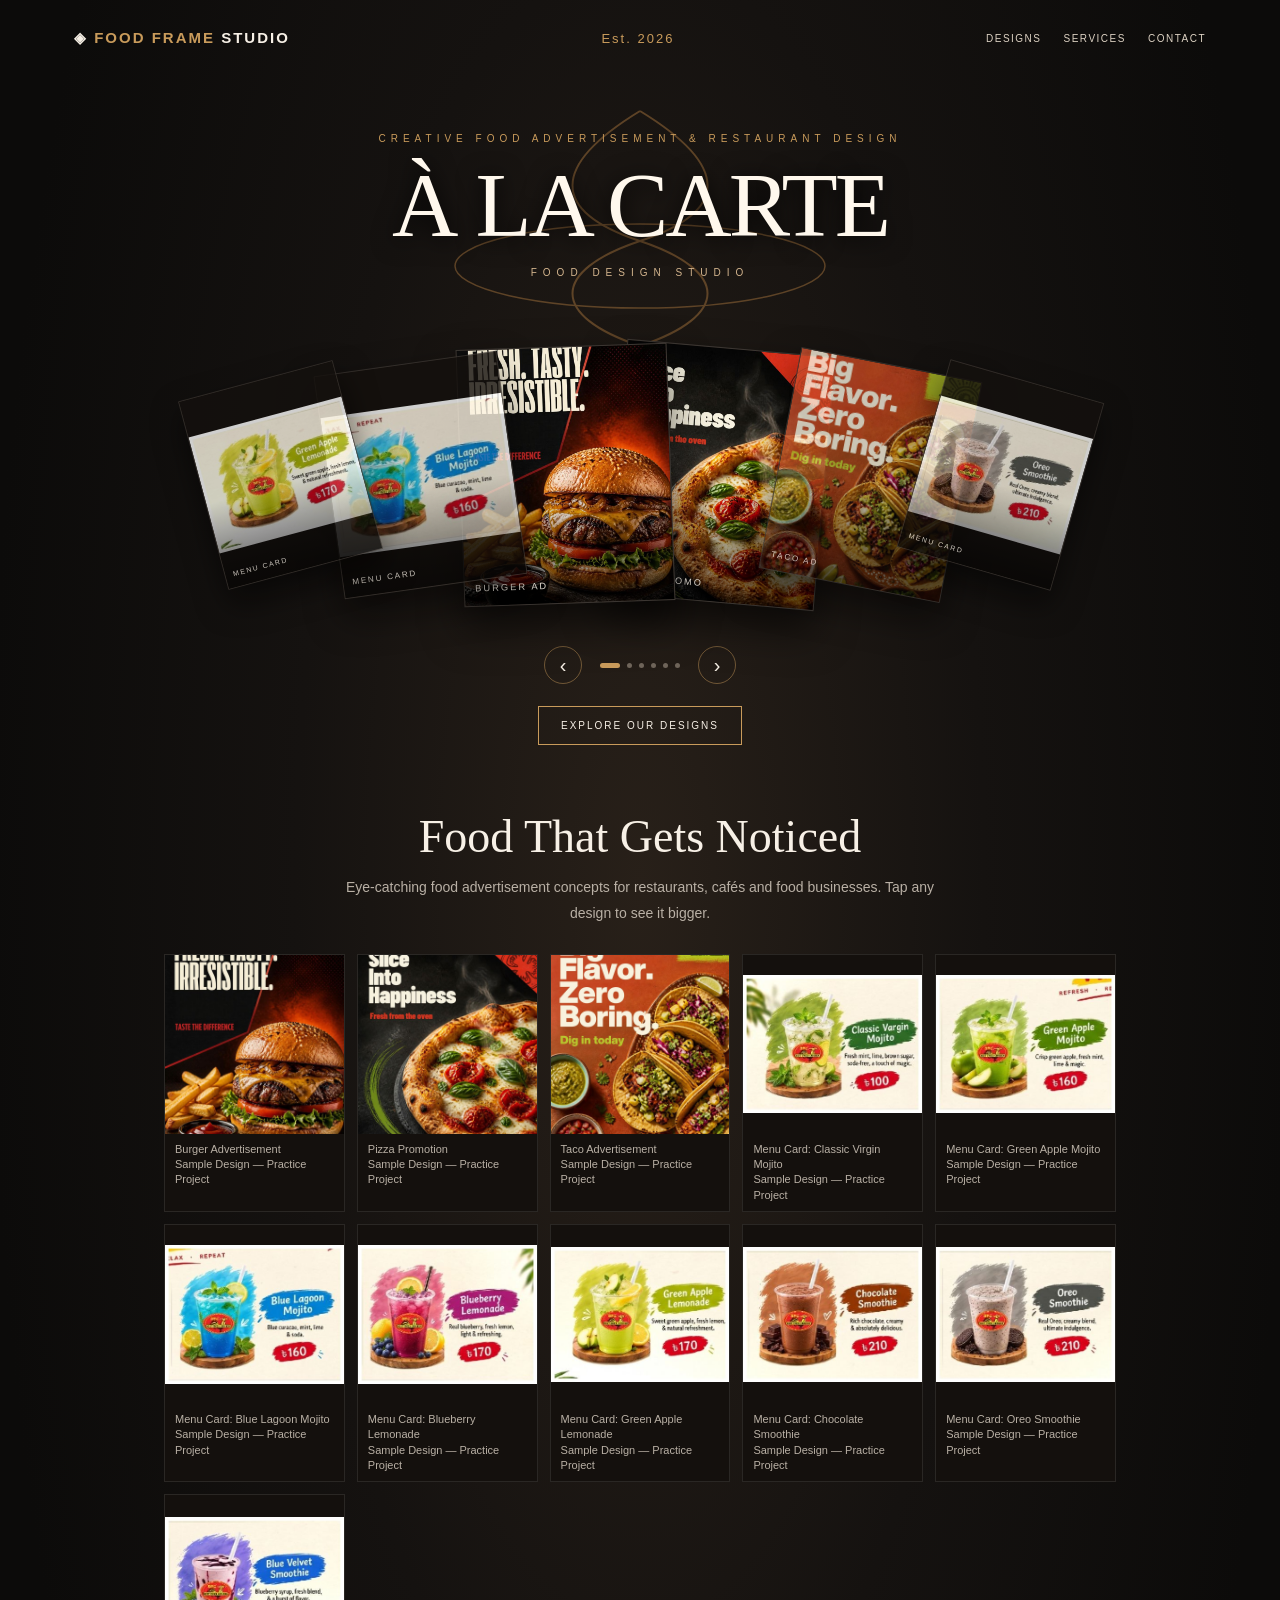
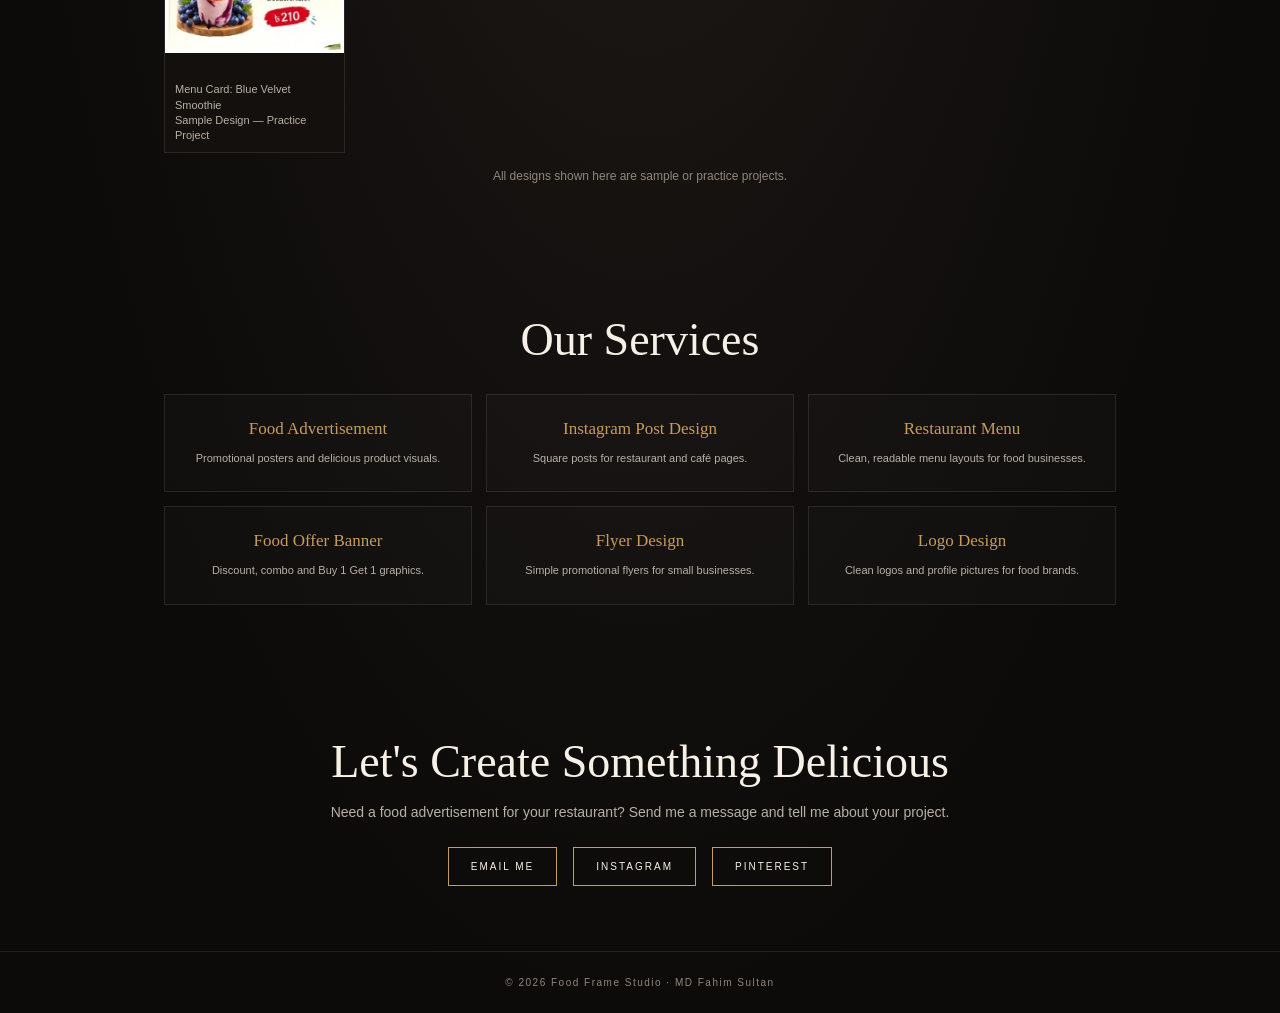
==== commit 957cc9b0: "Rename  index.html update vision .html to  index.html" ====
--- a/index.html
+++ b/index.html
@@ -1,178 +1,181 @@
-<!DOCTYPE html>
+<!doctype html>
 <html lang="en">
 <head>
-<meta charset="utf-8">
-<meta name="viewport" content="width=device-width,initial-scale=1">
-<title>Food Frame Studio | Food Advertisement & Graphic Design by MD Fahim Sultan</title>
-<meta name="description" content="Food ads, Instagram posts, restaurant menus, offer banners, flyers and logos for restaurants, cafes and small businesses. By MD Fahim Sultan.">
-<meta name="theme-color" content="#14110f">
-<link rel="preconnect" href="https://fonts.googleapis.com">
-<link href="https://fonts.googleapis.com/css2?family=Bricolage+Grotesque:opsz,wght@12..96,500;12..96,800&family=DM+Sans:wght@400;500;700&display=swap" rel="stylesheet">
-<style>
-:root{--bg:#14110f;--card:#1e1a17;--line:#2f2924;--cream:#f7f0e3;--mut:#b9ae9d;--or:#e8731a}
-*{box-sizing:border-box}html{scroll-behavior:smooth}
-body{margin:0;background:var(--bg);color:var(--cream);font:17px/1.65 'DM Sans',sans-serif}
-h1,h2,h3{font-family:'Bricolage Grotesque',sans-serif;line-height:1.02;margin:0;font-weight:800}
-a{color:inherit}img{max-width:100%;display:block}
-:focus-visible{outline:3px solid var(--or);outline-offset:3px}
-.wrap{max-width:1120px;margin:0 auto;padding:0 20px}
-nav{position:sticky;top:0;z-index:20;background:rgba(20,17,15,.92);backdrop-filter:blur(10px);border-bottom:1px solid var(--line)}
-nav .wrap{display:flex;align-items:center;justify-content:space-between;height:64px;gap:12px}
-.brand{display:flex;align-items:center;gap:10px;text-decoration:none;font:800 19px 'Bricolage Grotesque',sans-serif}
-.links{display:flex;gap:18px;font-size:15px}.links a{text-decoration:none;color:var(--mut)}.links a:hover{color:var(--or)}
-@media(max-width:560px){.links a:nth-child(n+3){display:none}}
-.hero{padding:56px 0 40px}
-.hero .wrap{display:grid;gap:36px}
-@media(min-width:880px){.hero .wrap{grid-template-columns:1.15fr .85fr;align-items:center}}
-.eyebrow{color:var(--or);font-weight:700;letter-spacing:.18em;font-size:13px;text-transform:uppercase}
-h1{font-size:clamp(46px,9vw,92px);margin:14px 0 18px}
-h1 em{font-style:normal;color:var(--or)}
-.lead{color:var(--mut);max-width:520px;font-size:18px}
-.btns{display:flex;flex-wrap:wrap;gap:12px;margin-top:28px}
-.btn{display:inline-block;padding:14px 22px;border-radius:999px;border:1.5px solid var(--or);color:var(--cream);text-decoration:none;font-weight:700;font-size:15px;transition:.2s;cursor:pointer;background:none;font-family:inherit}
-.btn.fill{background:var(--or);color:#17120d}.btn:hover{transform:translateY(-2px)}
-.heroimg{border-radius:20px;overflow:hidden;border:1px solid var(--line);max-height:560px}
-.heroimg img{width:100%;height:100%;object-fit:cover;max-height:560px}
-.strip{border-block:1px solid var(--line);overflow:hidden;white-space:nowrap;padding:16px 0;margin-top:40px}
-.strip div{display:inline-block;animation:m 28s linear infinite;font:800 22px 'Bricolage Grotesque',sans-serif;color:var(--mut)}
-.strip span{color:var(--or);margin:0 22px}
-@keyframes m{to{transform:translateX(-50%)}}
-section{padding:72px 0}
-h2{font-size:clamp(36px,6vw,58px);margin-bottom:34px}
-.grid{display:grid;gap:16px;grid-template-columns:repeat(auto-fit,minmax(280px,1fr))}
-.svc{background:var(--card);border:1px solid var(--line);border-radius:16px;padding:26px;transition:.25s}
-.svc:hover{border-color:var(--or);transform:translateY(-4px)}
-.svc b{color:var(--or);font:800 14px 'Bricolage Grotesque',sans-serif;letter-spacing:.1em}
-.svc h3{font-size:24px;margin:10px 0 12px}.svc ul{margin:0;padding-left:18px;color:var(--mut)}
-.tabs{display:flex;flex-wrap:wrap;gap:8px;margin:-10px 0 24px}
-.tabs button{padding:9px 16px;border-radius:999px;border:1px solid var(--line);background:none;color:var(--mut);font:700 14px 'DM Sans';cursor:pointer}
-.tabs button.on{background:var(--or);border-color:var(--or);color:#17120d}
-.work{columns:1;column-gap:16px}
-@media(min-width:560px){.work{columns:2}}@media(min-width:900px){.work{columns:3}}
-.w{break-inside:avoid;margin-bottom:16px;background:var(--card);border:1px solid var(--line);border-radius:14px;overflow:hidden;cursor:zoom-in;transition:.25s}
-.w:hover{border-color:var(--or)}.w img{width:100%;height:auto}
-.w p{margin:0;padding:12px 14px;font-size:14px;color:var(--mut)}.w p b{display:block;color:var(--cream);font-size:15px}
-.steps{counter-reset:s}.step{background:var(--card);border:1px solid var(--line);border-radius:16px;padding:24px}
-.step:before{counter-increment:s;content:"0" counter(s);color:var(--or);font:800 34px 'Bricolage Grotesque'}
-.step h3{font-size:22px;margin:6px 0}.step p{margin:0;color:var(--mut)}
-.contact{display:grid;gap:32px}@media(min-width:820px){.contact{grid-template-columns:1fr 1fr}}
-form{display:grid;gap:8px}label{font-weight:700;font-size:15px;margin-top:6px}
-input,textarea{font:inherit;padding:13px;border-radius:10px;border:1.5px solid var(--line);background:var(--card);color:var(--cream);width:100%}
-.bad{border-color:#e5484d!important}
-#msg{font-weight:700;min-height:24px}.err{color:#ff7b7f}.ok{color:#6fd08c}
-small{color:var(--mut)}
-footer{border-top:1px solid var(--line);padding:28px 0;text-align:center;color:var(--mut);font-size:14px}
-.lb{position:fixed;inset:0;background:rgba(0,0,0,.92);display:none;align-items:center;justify-content:center;z-index:50;padding:16px;cursor:zoom-out}
-.lb.on{display:flex}.lb img{max-height:92vh;border-radius:10px}
-.rv{opacity:0;transform:translateY(24px);transition:.7s}.rv.in{opacity:1;transform:none}
-#toast{position:fixed;left:50%;bottom:24px;transform:translateX(-50%);background:var(--card);border:1.5px solid var(--or);padding:14px 18px;border-radius:12px;display:none;z-index:60;max-width:90vw}
-@media(prefers-reduced-motion:reduce){.strip div{animation:none}.rv{opacity:1;transform:none;transition:none}html{scroll-behavior:auto}}
-</style>
+  <meta charset="utf-8">
+  <meta name="viewport" content="width=device-width, initial-scale=1">
+  <meta name="theme-color" content="#0c0b0a">
+  <meta name="description" content="Food Frame Studio: food advertisements, menus, social posts and logos for restaurants and cafes, by MD Fahim Sultan.">
+  <title>Food Frame Studio | Food Advertisement & Graphic Design</title>
+  <style>
+    :root{--bg:#0c0b0a;--gold:#c99b5b;--cream:#f7f0e6;--muted:#b9b0a5}
+    *{box-sizing:border-box}
+    html{scroll-behavior:smooth}
+    body{margin:0;background:var(--bg);color:var(--cream);font-family:Georgia,"Times New Roman",serif}
+    a{color:inherit}
+    .page{min-height:100vh;overflow:hidden;background:radial-gradient(ellipse at 50% 34%,#282019 0,#151210 38%,#0c0b0a 72%)}
+    header{height:76px;max-width:1180px;margin:auto;padding:0 24px;display:flex;align-items:center;justify-content:space-between;gap:16px;font-family:Arial,sans-serif}
+    .logo{font-size:15px;letter-spacing:2px;font-weight:700;white-space:nowrap;text-transform:uppercase}
+    .logo span{color:var(--gold)}
+    .year{font-size:13px;color:var(--gold);letter-spacing:2px;white-space:nowrap}
+    nav{display:flex;gap:22px;align-items:center;font-size:10px;letter-spacing:1.5px;text-transform:uppercase}
+    nav a{text-decoration:none;color:#ddd2c3}
+    nav a:hover{color:var(--gold)}
+    .hero{text-align:center;position:relative;padding:32px 16px 0;min-height:660px}
+    .ornament{position:absolute;top:20px;left:50%;transform:translateX(-50%);width:min(520px,92vw);height:340px;opacity:.48;pointer-events:none}
+    .eyebrow{font-family:Arial,sans-serif;font-size:10px;letter-spacing:5px;text-transform:uppercase;color:var(--gold);position:relative;margin:25px 0 18px}
+    h1{position:relative;font-size:clamp(44px,8vw,92px);line-height:.95;letter-spacing:-3px;font-weight:500;text-transform:uppercase;margin:0;color:#fff8ed;text-shadow:0 3px 25px #000}
+    .subtitle{position:relative;font-family:Arial,sans-serif;font-size:10px;letter-spacing:6px;text-transform:uppercase;color:#d4b58e;margin:18px 0 0}
+    .gallery{position:relative;max-width:1050px;height:330px;margin:32px auto 0;display:flex;align-items:center;justify-content:center;perspective:1000px}
+    .food-card{position:absolute;width:clamp(120px,19vw,205px);height:clamp(175px,24vw,250px);border:1px solid #ffffff20;box-shadow:0 20px 40px #0009;overflow:hidden;background:#201a15;transition:transform .8s ease,opacity .8s ease,width .8s ease;cursor:pointer}
+    .food-card img{width:100%;height:100%;object-fit:cover;display:block}
+    .food-card.fit img{object-fit:contain;background:#14100d}
+    .food-card::after{content:"";position:absolute;inset:0;background:linear-gradient(0deg,#0009,transparent 45%);pointer-events:none}
+    .food-card .caption{position:absolute;z-index:1;bottom:12px;left:10px;right:10px;font:9px Arial,sans-serif;letter-spacing:2px;text-transform:uppercase;text-align:left}
+    .controls{display:flex;justify-content:center;align-items:center;gap:18px;margin-top:6px;font-family:Arial,sans-serif}
+    .arrow{border:1px solid #c99b5b77;background:transparent;color:var(--cream);width:38px;height:38px;border-radius:50%;font-size:20px;cursor:pointer}
+    .arrow:hover{background:var(--gold);color:#111}
+    .dots{display:flex;gap:7px}
+    .dot{width:5px;height:5px;border-radius:50%;background:#70665b}
+    .dot.active{background:var(--gold);width:20px;border-radius:8px}
+    .cta{display:inline-block;margin:22px 6px 0;padding:13px 22px;border:1px solid var(--gold);color:var(--cream);text-decoration:none;font:10px Arial,sans-serif;letter-spacing:2px;text-transform:uppercase;transition:.2s;background:none;cursor:pointer}
+    .cta:hover{background:var(--gold);color:#111}
+    .section{max-width:1000px;margin:0 auto;padding:65px 24px;text-align:center}
+    .section h2{font-size:clamp(28px,5vw,46px);font-weight:400;margin:0 0 12px}
+    .section p{font:14px/1.8 Arial,sans-serif;color:var(--muted);max-width:620px;margin:0 auto}
+    .services{display:grid;grid-template-columns:repeat(3,1fr);gap:14px;margin-top:28px}
+    .service{border:1px solid #ffffff18;padding:24px 14px;background:#ffffff04}
+    .service b{display:block;color:var(--gold);font-size:17px;font-weight:400;margin-bottom:9px}
+    .service span{font:11px/1.6 Arial,sans-serif;color:var(--muted)}
+    .works{display:grid;grid-template-columns:repeat(auto-fill,minmax(150px,1fr));gap:12px;margin-top:28px;text-align:left}
+    .work{border:1px solid #ffffff18;background:#14100d;cursor:zoom-in;overflow:hidden}
+    .work img{width:100%;aspect-ratio:1/1;object-fit:cover;display:block}
+    .work.fit img{object-fit:contain}
+    .work p{margin:0;padding:8px 10px;font:11px/1.4 Arial,sans-serif;color:var(--muted)}
+    .note{font:12px Arial,sans-serif;color:#91877b;margin-top:16px}
+    .lb{position:fixed;inset:0;background:#000e;display:none;align-items:center;justify-content:center;z-index:50;padding:16px;cursor:zoom-out}
+    .lb.on{display:flex}.lb img{max-width:100%;max-height:92vh}
+    footer{border-top:1px solid #ffffff18;padding:25px 18px;text-align:center;color:#91877b;font:10px Arial,sans-serif;letter-spacing:1.5px}
+    @media(max-width:700px){
+      header{height:66px;padding:0 16px}.logo{font-size:12px;letter-spacing:1px}.year{font-size:10px;letter-spacing:1px}nav{gap:10px;font-size:8px;letter-spacing:.5px}
+      .hero{padding-top:22px;min-height:570px}.ornament{top:25px;height:260px}.eyebrow{font-size:8px;letter-spacing:3px;margin-top:25px}
+      h1{letter-spacing:-1.5px}.subtitle{font-size:8px;letter-spacing:3px}
+      .gallery{height:285px;margin-top:35px}
+      .food-card{width:clamp(105px,30vw,150px);height:190px}
+      .food-card .caption{font-size:7px;letter-spacing:1px}
+      .services{grid-template-columns:1fr}.section{padding:45px 20px}
+    }
+    @media(prefers-reduced-motion:reduce){*{scroll-behavior:auto!important;transition:none!important}}
+  </style>
 </head>
 <body>
-<nav><div class="wrap">
-<a class="brand" href="#top"><svg width="34" height="34" viewBox="0 0 48 48" aria-hidden="true"><rect x="3" y="3" width="42" height="42" rx="8" fill="none" stroke="#e8731a" stroke-width="4"/><circle cx="24" cy="24" r="12" fill="#f7f0e3"/><circle cx="24" cy="24" r="6" fill="#e8731a"/></svg>Food Frame Studio</a>
-<div class="links"><a href="#services">Services</a><a href="#work">Designs</a><a href="#contact">Contact</a></div>
-</div></nav>
+<div class="page">
+  <header>
+    <a class="logo" href="#home" style="text-decoration:none">◈ <span>Food Frame</span> Studio</a>
+    <div class="year" id="est">Est. 2026</div>
+    <nav><a href="#portfolio">Designs</a><a href="#services">Services</a><a href="#contact">Contact</a></nav>
+  </header>
+  <main id="home">
+    <section class="hero">
+      <svg class="ornament" viewBox="0 0 520 340" fill="none" aria-hidden="true">
+        <path d="M260 15 C170 70 170 115 260 145 C350 175 350 220 260 250 C170 280 170 310 260 330" stroke="#a8753d" stroke-width="2"/>
+        <path d="M260 15 C350 70 350 115 260 145 C170 175 170 220 260 250 C350 280 350 310 260 330" stroke="#a8753d" stroke-width="2"/>
+        <ellipse cx="260" cy="170" rx="185" ry="42" stroke="#a8753d" stroke-width="1.5"/>
+      </svg>
+      <div class="eyebrow">Creative Food Advertisement & Restaurant Design</div>
+      <h1>À La Carte</h1>
+      <div class="subtitle">Food Design Studio</div>
+      <div class="gallery" id="gallery" aria-label="Rotating gallery of sample designs">
+        <div class="food-card fit"><img data-k="m5" alt="Green Apple Lemonade menu card"><span class="caption">Menu Card</span></div>
+        <div class="food-card fit"><img data-k="m3" alt="Blue Lagoon Mojito menu card"><span class="caption">Menu Card</span></div>
+        <div class="food-card"><img data-k="burger" alt="Burger advertisement"><span class="caption">Burger Ad</span></div>
+        <div class="food-card"><img data-k="pizza" alt="Pizza promotion"><span class="caption">Pizza Promo</span></div>
+        <div class="food-card"><img data-k="taco" alt="Taco advertisement"><span class="caption">Taco Ad</span></div>
+        <div class="food-card fit"><img data-k="m7" alt="Oreo smoothie menu card"><span class="caption">Menu Card</span></div>
+      </div>
+      <div class="controls">
+        <button class="arrow" id="prev" aria-label="Previous images">‹</button>
+        <div class="dots" id="dots" aria-label="Gallery position"></div>
+        <button class="arrow" id="next" aria-label="Next images">›</button>
+      </div>
+      <a class="cta" href="#portfolio">Explore Our Designs</a>
+    </section>
+    <section class="section" id="portfolio">
+      <h2>Food That Gets Noticed</h2>
+      <p>Eye-catching food advertisement concepts for restaurants, cafés and food businesses. Tap any design to see it bigger.</p>
+      <div class="works" id="works"></div>
+      <div class="note">All designs shown here are sample or practice projects.</div>
+    </section>
+    <section class="section" id="services">
+      <h2>Our Services</h2>
+      <div class="services">
+        <div class="service"><b>Food Advertisement</b><span>Promotional posters and delicious product visuals.</span></div>
+        <div class="service"><b>Instagram Post Design</b><span>Square posts for restaurant and café pages.</span></div>
+        <div class="service"><b>Restaurant Menu</b><span>Clean, readable menu layouts for food businesses.</span></div>
+        <div class="service"><b>Food Offer Banner</b><span>Discount, combo and Buy 1 Get 1 graphics.</span></div>
+        <div class="service"><b>Flyer Design</b><span>Simple promotional flyers for small businesses.</span></div>
+        <div class="service"><b>Logo Design</b><span>Clean logos and profile pictures for food brands.</span></div>
+      </div>
+    </section>
+    <section class="section" id="contact">
+      <h2>Let's Create Something Delicious</h2>
+      <p>Need a food advertisement for your restaurant? Send me a message and tell me about your project.</p>
+      <a class="cta" href="mailto:fahimsultanmd.help@gmail.com">Email Me</a>
+      <a class="cta" data-l="instagram" href="#" target="_blank" rel="noopener">Instagram</a>
+      <a class="cta" data-l="pinterest" href="#" target="_blank" rel="noopener">Pinterest</a>
+      <a class="cta" data-l="fiverr" href="#" target="_blank" rel="noopener" hidden>Hire Me on Fiverr</a>
+    </section>
+  </main>
+  <footer>© <span id="year"></span> Food Frame Studio · MD Fahim Sultan</footer>
+</div>
+<div class="lb" id="lb" role="dialog" aria-label="Enlarged design"><img id="lbi" alt=""></div>
+<script>
+  /* ===== EDIT HERE: links. Leave fiverr as "" to keep the Fiverr button hidden until your freelancer profile is ready. ===== */
+  const LINKS = {
+    instagram: "https://www.instagram.com/md_fahimsultan_food_frame_stu/",
+    pinterest: "https://www.pinterest.com/foodframestudio0361/",
+    fiverr: ""
+  };
+  const IMG = {"burger": "[data-uri]", "pizza": "[data-uri]